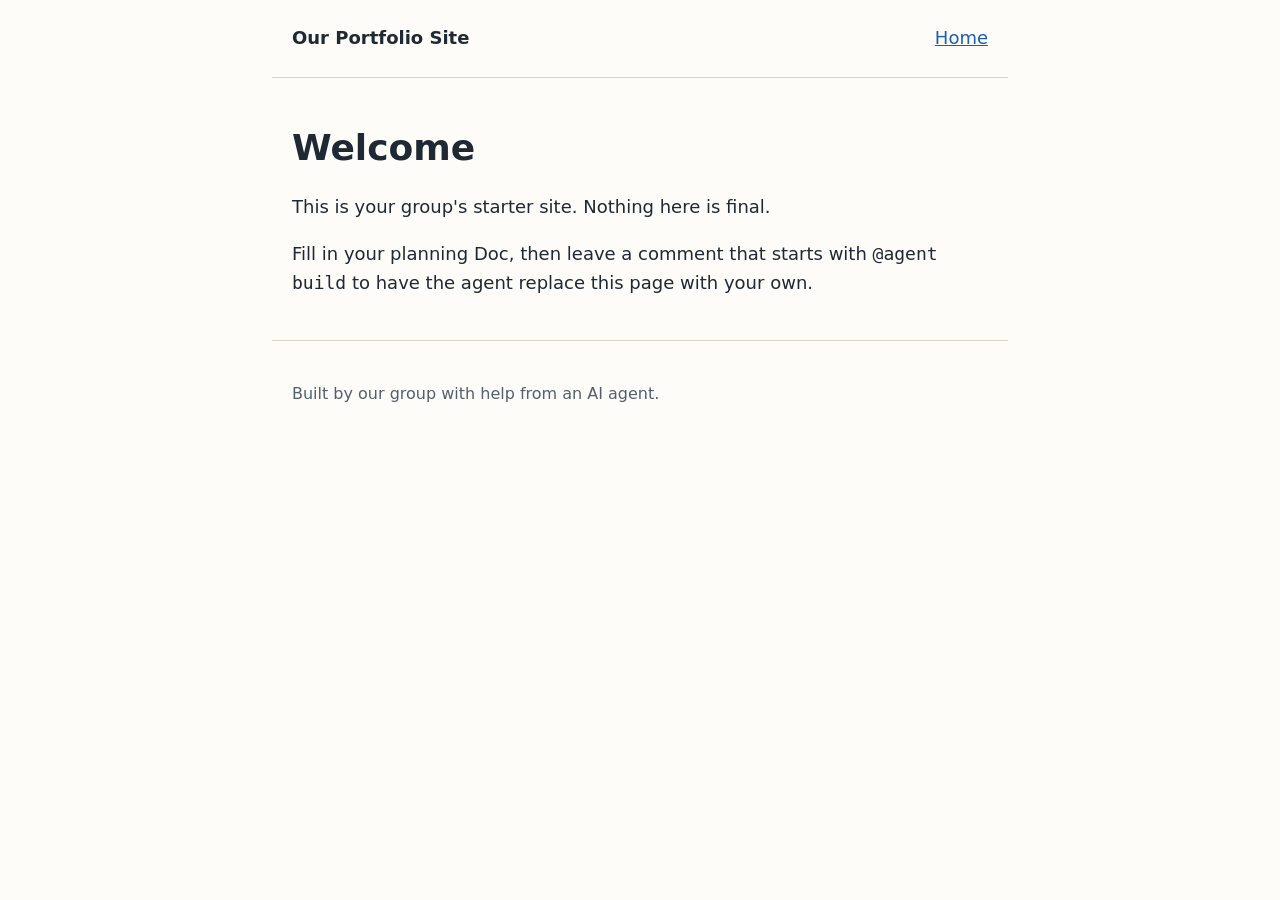
==== index.html @ 6f8e818b "Initial commit" ====
<!DOCTYPE html>
<html lang="en">
<head>
  <meta charset="utf-8">
  <meta name="viewport" content="width=device-width, initial-scale=1">
  <title>Our Portfolio Site</title>
  <link rel="stylesheet" href="styles.css">
</head>
<body>
  <a class="skip-link" href="#main">Skip to main content</a>

  <header class="site-header">
    <p class="site-title"><a href="index.html">Our Portfolio Site</a></p>
    <nav aria-label="Main">
      <ul>
        <li><a href="index.html" aria-current="page">Home</a></li>
      </ul>
    </nav>
  </header>

  <main id="main">
    <h1>Welcome</h1>
    <p>This is your group's starter site. Nothing here is final.</p>
    <p>Fill in your planning Doc, then leave a comment that starts with
      <code>@agent build</code> to have the agent replace this page with your own.</p>
  </main>

  <footer class="site-footer">
    <p>Built by our group with help from an AI agent.</p>
  </footer>
</body>
</html>
---- styles.css ----
:root {
  --text: #1f2933;
  --muted: #52606d;
  --background: #fdfcf9;
  --accent: #1d5fa8;
  --border: #d9d4c7;
  --max-width: 46rem;
}

*,
*::before,
*::after {
  box-sizing: border-box;
}

body {
  margin: 0;
  font-family: system-ui, -apple-system, "Segoe UI", Roboto, sans-serif;
  font-size: 1.125rem;
  line-height: 1.6;
  color: var(--text);
  background: var(--background);
}

.site-header,
main,
.site-footer {
  max-width: var(--max-width);
  margin: 0 auto;
  padding: 1.5rem 1.25rem;
}

.site-header {
  display: flex;
  flex-wrap: wrap;
  align-items: baseline;
  justify-content: space-between;
  gap: 1rem;
  border-bottom: 1px solid var(--border);
}

.site-title {
  margin: 0;
  font-weight: 700;
}

.site-title a {
  color: inherit;
  text-decoration: none;
}

nav ul {
  display: flex;
  flex-wrap: wrap;
  gap: 1.25rem;
  margin: 0;
  padding: 0;
  list-style: none;
}

a {
  color: var(--accent);
}

a:focus-visible {
  outline: 3px solid var(--accent);
  outline-offset: 2px;
}

h1 {
  font-size: 2.25rem;
  line-height: 1.2;
}

img,
video {
  max-width: 100%;
  height: auto;
}

.site-footer {
  border-top: 1px solid var(--border);
  color: var(--muted);
  font-size: 1rem;
}

.skip-link {
  position: absolute;
  left: -999rem;
}

.skip-link:focus {
  left: 1rem;
  top: 1rem;
  padding: 0.5rem 0.75rem;
  background: var(--background);
}
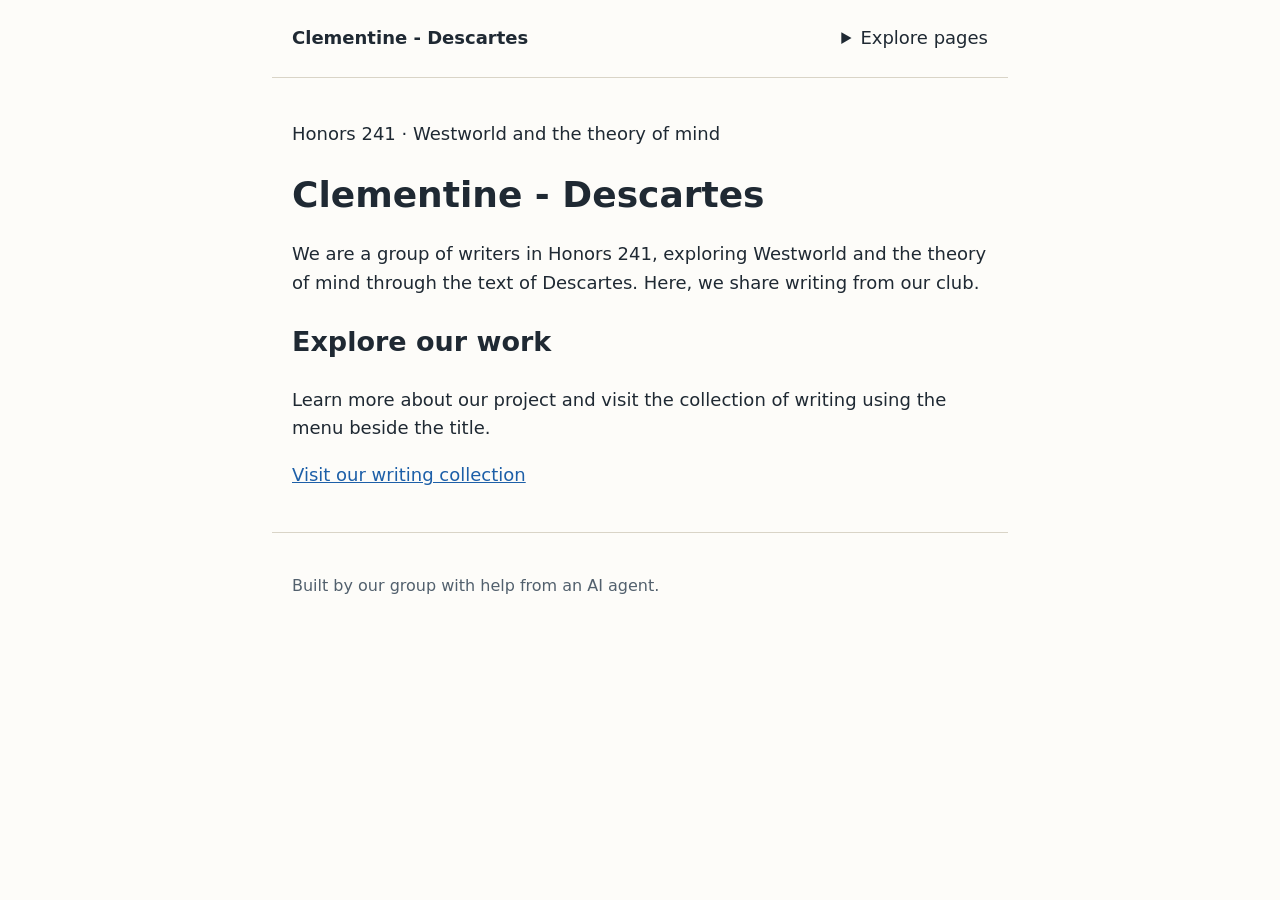
==== commit 88009a5b: "Agent: update index.html" ====
--- a/index.html
+++ b/index.html
@@ -3,26 +3,35 @@
 <head>
   <meta charset="utf-8">
   <meta name="viewport" content="width=device-width, initial-scale=1">
-  <title>Our Portfolio Site</title>
+  <title>Clementine - Descartes</title>
   <link rel="stylesheet" href="styles.css">
 </head>
 <body>
   <a class="skip-link" href="#main">Skip to main content</a>
 
   <header class="site-header">
-    <p class="site-title"><a href="index.html">Our Portfolio Site</a></p>
-    <nav aria-label="Main">
-      <ul>
-        <li><a href="index.html" aria-current="page">Home</a></li>
-      </ul>
+    <p class="site-title"><a href="index.html">Clementine - Descartes</a></p>
+    <nav aria-label="Main navigation">
+      <details class="site-menu">
+        <summary>Explore pages</summary>
+        <ul>
+          <li><a href="index.html" aria-current="page">Home</a></li>
+          <li><a href="project.html">Our project</a></li>
+          <li><a href="writings.html">Our writing</a></li>
+        </ul>
+      </details>
     </nav>
   </header>
 
-  <main id="main">
-    <h1>Welcome</h1>
-    <p>This is your group's starter site. Nothing here is final.</p>
-    <p>Fill in your planning Doc, then leave a comment that starts with
-      <code>@agent build</code> to have the agent replace this page with your own.</p>
+  <main id="main" class="home-content">
+    <p class="eyebrow">Honors 241 · Westworld and the theory of mind</p>
+    <h1>Clementine - Descartes</h1>
+    <p class="intro">We are a group of writers in Honors 241, exploring Westworld and the theory of mind through the text of Descartes. Here, we share writing from our club.</p>
+    <section class="welcome-section" aria-labelledby="welcome-heading">
+      <h2 id="welcome-heading">Explore our work</h2>
+      <p>Learn more about our project and visit the collection of writing using the menu beside the title.</p>
+      <p><a class="text-link" href="writings.html">Visit our writing collection</a></p>
+    </section>
   </main>
 
   <footer class="site-footer">
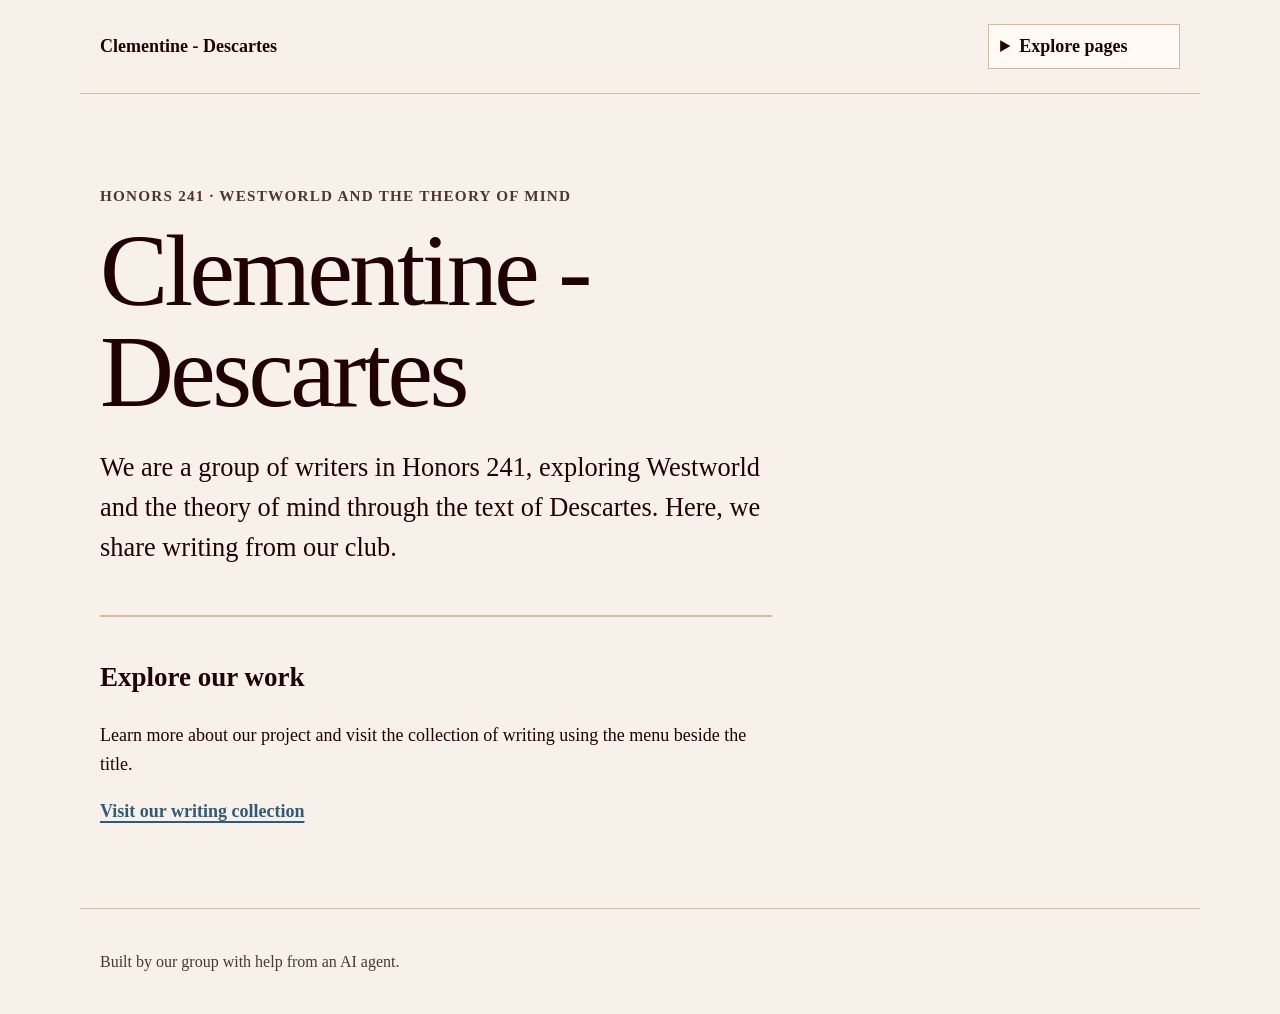
==== commit c0a5c14d: "Agent: update index.html" ====
--- a/index.html
+++ b/index.html
@@ -18,6 +18,12 @@
           <li><a href="index.html" aria-current="page">Home</a></li>
           <li><a href="project.html">Our project</a></li>
           <li><a href="writings.html">Our writing</a></li>
+          <li><a href="recorder.html">Recorder</a></li>
+          <li><a href="spokesperson.html">Spokesperson</a></li>
+          <li><a href="moderator.html">Moderator</a></li>
+          <li><a href="checker.html">Checker</a></li>
+          <li><a href="devils-advocate.html">Devil's Advocate</a></li>
+          <li><a href="team-designer.html">Team Designer</a></li>
         </ul>
       </details>
     </nav>
--- a/styles.css
+++ b/styles.css
@@ -1,10 +1,11 @@
 :root {
-  --text: #1f2933;
-  --muted: #52606d;
-  --background: #fdfcf9;
-  --accent: #1d5fa8;
-  --border: #d9d4c7;
-  --max-width: 46rem;
+  --text: #210203;
+  --muted: #4b3633;
+  --background: #f7f1e9;
+  --accent: #6d98ba;
+  --accent-dark: #315a79;
+  --border: #d3b99f;
+  --max-width: 70rem;
 }
 
 *,
@@ -15,7 +16,7 @@
 
 body {
   margin: 0;
-  font-family: system-ui, -apple-system, "Segoe UI", Roboto, sans-serif;
+  font-family: Georgia, "Times New Roman", serif;
   font-size: 1.125rem;
   line-height: 1.6;
   color: var(--text);
@@ -37,6 +38,7 @@
   justify-content: space-between;
   gap: 1rem;
   border-bottom: 1px solid var(--border);
+  background: var(--background);
 }
 
 .site-title {
@@ -50,26 +52,97 @@
 }
 
 nav ul {
-  display: flex;
-  flex-wrap: wrap;
-  gap: 1.25rem;
-  margin: 0;
-  padding: 0;
+  margin: 0.5rem 0 0;
+  padding: 0.35rem 0;
   list-style: none;
+  border-top: 1px solid var(--border);
+}
+
+.site-menu {
+  position: relative;
+  min-width: 12rem;
+  color: var(--text);
+}
+
+.site-menu summary {
+  cursor: pointer;
+  padding: 0.45rem 0.7rem;
+  border: 1px solid var(--border);
+  background: #fffaf3;
+  font-weight: 700;
+}
+
+.site-menu summary:focus-visible,
+.site-menu a:focus-visible {
+  outline: 3px solid var(--accent-dark);
+  outline-offset: 3px;
+}
+
+.site-menu a {
+  display: block;
+  padding: 0.35rem 0.7rem;
+  color: var(--accent-dark);
+}
+
+.site-menu a[aria-current="page"] {
+  font-weight: 700;
+  text-decoration-thickness: 2px;
 }
 
 a {
-  color: var(--accent);
+  color: var(--accent-dark);
 }
 
 a:focus-visible {
-  outline: 3px solid var(--accent);
-  outline-offset: 2px;
+  outline: 3px solid var(--accent-dark);
+  outline-offset: 3px;
 }
 
 h1 {
-  font-size: 2.25rem;
-  line-height: 1.2;
+  max-width: 15ch;
+  margin: 0.2rem 0 1.25rem;
+  font-family: "Times New Roman", Georgia, serif;
+  font-size: clamp(3rem, 8vw, 6.5rem);
+  font-weight: 400;
+  line-height: 0.98;
+  letter-spacing: -0.035em;
+}
+
+h2 {
+  font-family: "Times New Roman", Georgia, serif;
+}
+
+.home-content {
+  padding-top: clamp(3rem, 10vh, 7rem);
+  padding-bottom: 4rem;
+}
+
+.eyebrow {
+  margin: 0 0 0.8rem;
+  color: var(--muted);
+  font-size: 0.95rem;
+  font-weight: 700;
+  letter-spacing: 0.08em;
+  text-transform: uppercase;
+}
+
+.intro {
+  max-width: 44rem;
+  font-size: clamp(1.25rem, 2.5vw, 1.65rem);
+  line-height: 1.5;
+}
+
+.welcome-section {
+  max-width: 42rem;
+  margin-top: 3rem;
+  padding-top: 1rem;
+  border-top: 2px solid var(--border);
+}
+
+.text-link {
+  font-weight: 700;
+  text-decoration-thickness: 2px;
+  text-underline-offset: 0.2em;
 }
 
 img,
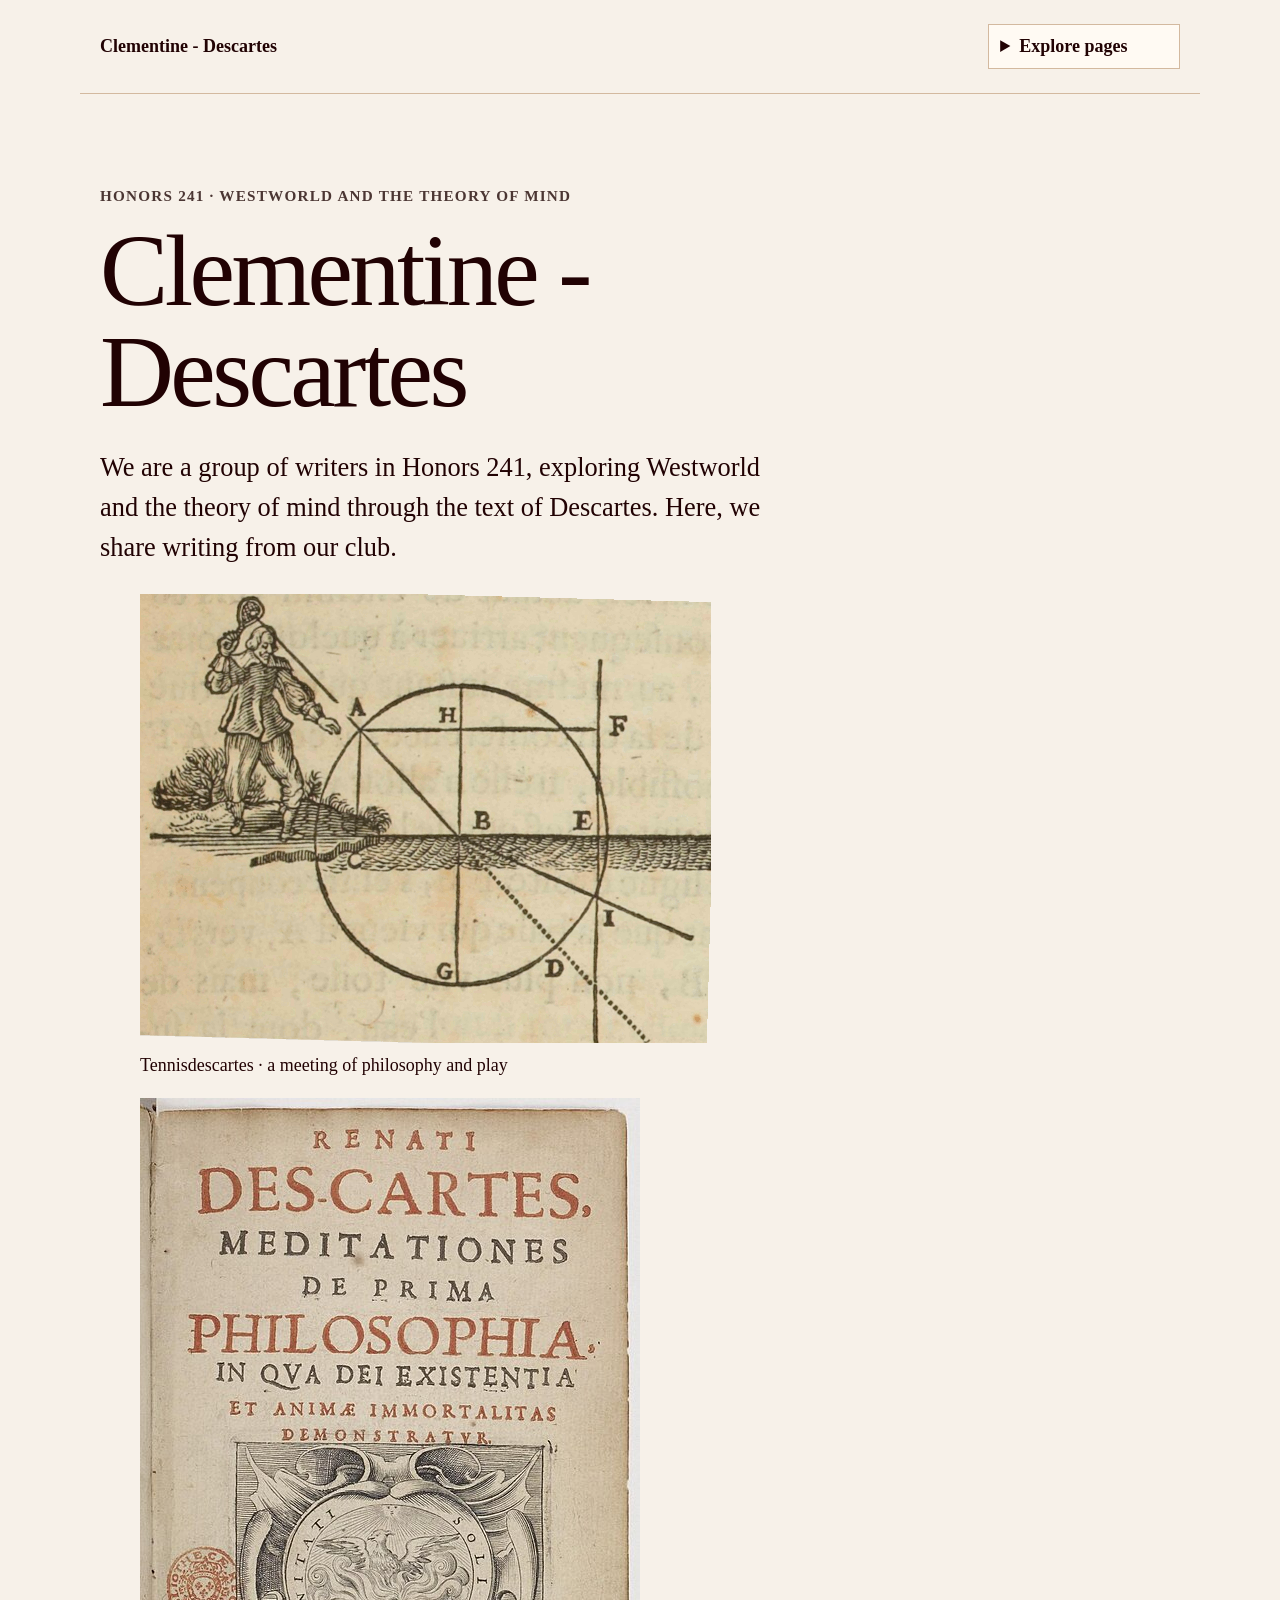
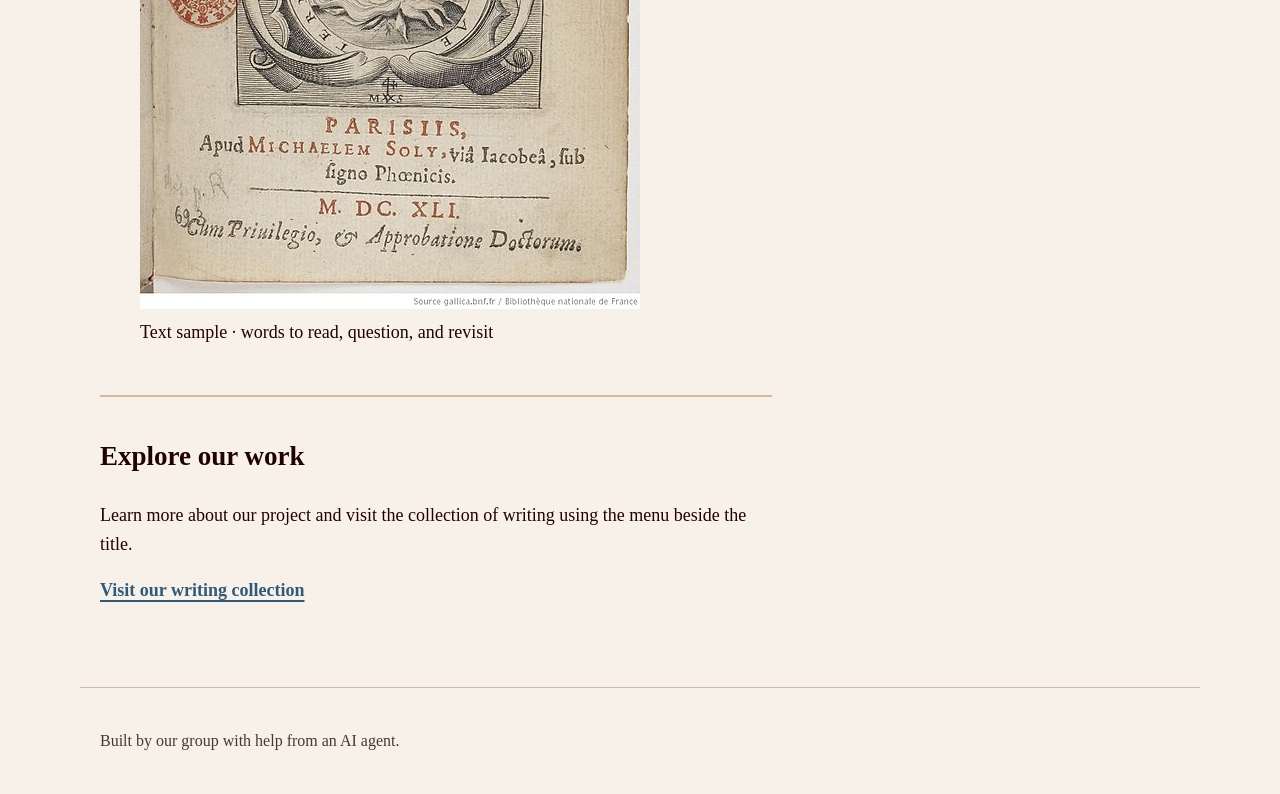
==== commit 5c8cb729: "Agent: update index.html" ====
--- a/index.html
+++ b/index.html
@@ -33,6 +33,16 @@
     <p class="eyebrow">Honors 241 · Westworld and the theory of mind</p>
     <h1>Clementine - Descartes</h1>
     <p class="intro">We are a group of writers in Honors 241, exploring Westworld and the theory of mind through the text of Descartes. Here, we share writing from our club.</p>
+    <section class="home-artwork" aria-label="Visual inspirations from our project">
+      <figure>
+        <img src="images/Tennisdescartes.png" alt="Tennisdescartes artwork from our project assets">
+        <figcaption>Tennisdescartes · a meeting of philosophy and play</figcaption>
+      </figure>
+      <figure>
+        <img src="images/Textsample.jpg" alt="Photograph of a sample text from our project assets">
+        <figcaption>Text sample · words to read, question, and revisit</figcaption>
+      </figure>
+    </section>
     <section class="welcome-section" aria-labelledby="welcome-heading">
       <h2 id="welcome-heading">Explore our work</h2>
       <p>Learn more about our project and visit the collection of writing using the menu beside the title.</p>
@@ -43,5 +53,6 @@
   <footer class="site-footer">
     <p>Built by our group with help from an AI agent.</p>
   </footer>
+  <script src="popup.js"></script>
 </body>
 </html>
--- a/styles.css
+++ b/styles.css
@@ -168,3 +168,171 @@
   padding: 0.5rem 0.75rem;
   background: var(--background);
 }
+
+.role-page {
+  padding-top: clamp(2rem, 7vh, 5rem);
+  padding-bottom: 4rem;
+}
+
+.role-page h1 {
+  max-width: none;
+  color: var(--text);
+}
+
+.role-card {
+  margin-top: 2rem;
+  padding: clamp(1.25rem, 4vw, 2.5rem);
+  border: 1px solid var(--border);
+  border-top: 5px double var(--accent-dark);
+  background: #fffaf3;
+  box-shadow: 0 0.4rem 1.2rem rgb(33 2 3 / 8%);
+}
+
+.role-card h2,
+.writing-card h3 {
+  margin-top: 0;
+  font-family: "Times New Roman", Georgia, serif;
+}
+
+.profile-layout {
+  display: grid;
+  grid-template-columns: minmax(10rem, 15rem) minmax(0, 1fr);
+  align-items: start;
+  gap: clamp(1.5rem, 5vw, 3rem);
+}
+
+.portrait-placeholder {
+  display: grid;
+  min-height: 16rem;
+  place-content: center;
+  padding: 1rem;
+  border: 2px dashed var(--accent-dark);
+  background: #f1e5d5;
+  color: var(--text);
+  text-align: center;
+  font-weight: 700;
+}
+
+.name-details {
+  display: grid;
+  grid-template-columns: max-content 1fr;
+  gap: 0.35rem 1rem;
+  margin: 0;
+}
+
+.name-details dt {
+  font-weight: 700;
+}
+
+.name-details dd {
+  margin: 0;
+}
+
+.writing-grid {
+  display: grid;
+  grid-template-columns: repeat(auto-fit, minmax(min(100%, 14rem), 1fr));
+  gap: 1rem;
+  margin-top: 1.5rem;
+}
+
+.writing-card {
+  min-height: 10rem;
+  padding: 1.25rem;
+  border: 1px solid var(--border);
+  background: var(--background);
+}
+
+.writing-card h3 {
+  font-size: 1.35rem;
+}
+
+.philosophy-dialog {
+  width: min(56rem, calc(100% - 1rem));
+  max-height: 94vh;
+  overflow-y: auto;
+  padding: clamp(1.25rem, 4vw, 2rem);
+  border: 10px dashed #ff00a8;
+  background: #fff200;
+  color: #160020;
+  box-shadow: 0 1rem 4rem rgb(0 0 0 / 75%);
+  font-family: "Comic Sans MS", "Comic Sans", cursive;
+}
+
+.philosophy-dialog::backdrop {
+  background: rgb(12 0 24 / 92%);
+}
+
+.philosophy-dialog-content img {
+  display: block;
+  width: 100%;
+  max-height: none;
+  margin: 1rem auto;
+  border: 6px solid #ff00a8;
+  object-fit: contain;
+}
+
+.philosophy-dialog h2 {
+  margin: 0;
+  color: #8b0038;
+  font-size: clamp(2.25rem, 8vw, 4.5rem);
+  font-weight: 900;
+  line-height: 1;
+  text-transform: uppercase;
+}
+
+.philosophy-dialog form {
+  display: grid;
+  gap: 0.75rem;
+}
+
+.philosophy-dialog label {
+  color: #160020;
+  font-size: clamp(1.25rem, 4vw, 2rem);
+  font-weight: 900;
+  line-height: 1.2;
+  text-transform: uppercase;
+}
+
+.philosophy-dialog textarea {
+  width: 100%;
+  padding: 0.65rem;
+  border: 2px solid var(--accent-dark);
+  border-radius: 0;
+  background: #fff;
+  color: var(--text);
+  font: inherit;
+}
+
+.philosophy-dialog button {
+  justify-self: start;
+  padding: 0.85rem 1.25rem;
+  border: 4px solid #160020;
+  background: #160020;
+  color: #fff200;
+  font: inherit;
+  font-size: 1.2rem;
+  font-weight: 900;
+  cursor: pointer;
+  text-transform: uppercase;
+}
+
+.philosophy-dialog button:focus-visible,
+.philosophy-dialog textarea:focus-visible {
+  outline: 3px solid var(--accent-dark);
+  outline-offset: 3px;
+}
+
+.dialog-status {
+  margin: 0;
+}
+
+@media (max-width: 38rem) {
+  .profile-layout {
+    grid-template-columns: 1fr;
+  }
+
+  .portrait-placeholder {
+    min-height: 13rem;
+    max-width: 18rem;
+  }
+}
